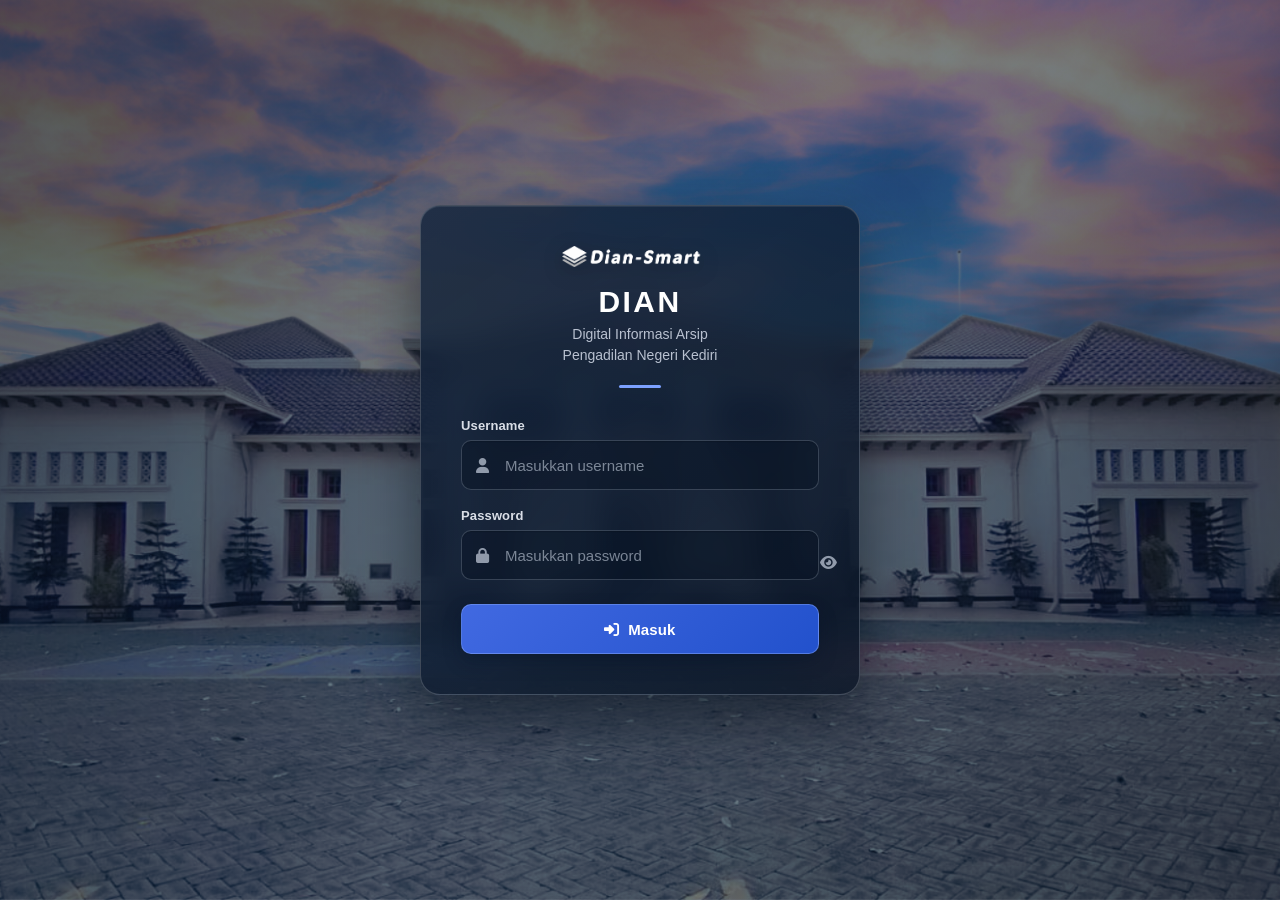
==== dashboard-user.html @ 4899b495 "first commit" ====
<!DOCTYPE html>
<html lang="id">

<head>
  <meta charset="UTF-8">
  <meta name="viewport" content="width=device-width, initial-scale=1.0">
  <title>Dashboard User - DIAN PN Kediri</title>
  <link rel="icon" href="asset/icon-dian.png" type="image/png">
  <link rel="stylesheet" href="style/dashboard.css">
  <link rel="stylesheet" href="https://cdnjs.cloudflare.com/ajax/libs/font-awesome/6.5.2/css/all.min.css">
</head>

<body>

  <!-- SIDEBAR -->
  <aside class="sidebar" id="sidebar">
    <div class="toggle-sidebar" onclick="toggleSidebar()">
      <i class="fa-solid fa-chevron-left" id="toggleIcon"></i>
    </div>

    <div class="sidebar-header">
      <img class="sidebar-logo" src="asset/logo-dian2.png" alt="Logo">
      <div class="sidebar-brand">
        <h2>DIAN</h2>
        <span>PN Kediri</span>
      </div>
    </div>

    <nav class="sidebar-nav">
      <div class="nav-section-title">Menu Utama</div>

      <a class="nav-item active" onclick="showSection('dashboard')">
        <i class="fa-solid fa-gauge"></i>
        <span>Dashboard</span>
      </a>
      <a class="nav-item" onclick="showSection('arsip')">
        <i class="fa-solid fa-folder-open"></i>
        <span>Arsip Digital</span>
        <span class="nav-badge">10</span>
      </a>
      <a class="nav-item" onclick="showSection('profil')">
        <i class="fa-solid fa-circle-user"></i>
        <span>Profil Saya</span>
      </a>
    </nav>

    <div class="sidebar-footer">
      <div class="user-info">
        <div class="user-avatar" id="sidebarAvatar">U</div>
        <div class="user-details">
          <p id="sidebarName">User</p>
          <span>Staff</span>
        </div>
      </div>
      <button class="btn-logout" onclick="logout()">
        <i class="fa-solid fa-right-from-bracket"></i>
        <span>Keluar</span>
      </button>
    </div>
  </aside>

  <!-- MAIN CONTENT -->
  <main class="main-content" id="mainContent">

    <!-- TOPBAR -->
    <div class="topbar">
      <div class="topbar-left">
        <h1 id="pageTitle">Dashboard</h1>
        <p id="pageSubtitle">Selamat datang di sistem arsip digital DIAN</p>
      </div>
      <div class="topbar-right">
        <div class="topbar-date" id="topbarDate"></div>
        <div class="topbar-avatar" id="topbarAvatar">U</div>
      </div>
    </div>

    <!-- PAGE CONTENT -->
    <div class="page-content">

      <!-- ===== SECTION: DASHBOARD ===== -->
      <div class="section active" id="sec-dashboard">

        <div class="welcome-banner">
          <div class="welcome-text">
            <h2 id="welcomeText">Halo, User 👋</h2>
            <p id="loginTimeText">Selamat datang kembali di sistem DIAN</p>
          </div>
          <div class="welcome-badge">
            <i class="fa-solid fa-user"></i> Staff
          </div>
        </div>

        <div class="stats-grid">
          <div class="stat-card">
            <div class="stat-icon"><i class="fa-solid fa-folder"></i></div>
            <div class="stat-info">
              <p>Total Arsip Tersedia</p>
              <h3>10</h3>
            </div>
          </div>
          <div class="stat-card">
            <div class="stat-icon"><i class="fa-solid fa-folder-open"></i></div>
            <div class="stat-info">
              <p>Arsip Diakses</p>
              <h3>5</h3>
            </div>
          </div>
          <div class="stat-card">
            <div class="stat-icon"><i class="fa-solid fa-clock"></i></div>
            <div class="stat-info">
              <p>Akses Terakhir</p>
              <h3 style="font-size:16px;margin-top:2px">Hari ini</h3>
            </div>
          </div>
        </div>

        <div class="content-grid">
          <div class="card">
            <div class="card-header">
              <div class="card-title">
                <i class="fa-solid fa-clock-rotate-left"></i> Riwayat Akses
              </div>
            </div>
            <div class="activity-list">
              <div class="activity-item">
                <div class="activity-dot" style="background:#27ae60"></div>
                <div class="activity-info">
                  <p>Membuka Arsip Perdata</p>
                  <span>Hari ini, 09:30</span>
                </div>
              </div>
              <div class="activity-item">
                <div class="activity-dot" style="background:#3498db"></div>
                <div class="activity-info">
                  <p>Membuka Arsip Pidana</p>
                  <span>Hari ini, 08:45</span>
                </div>
              </div>
              <div class="activity-item">
                <div class="activity-dot" style="background:#e67e22"></div>
                <div class="activity-info">
                  <p>Membuka Arsip Hukum</p>
                  <span>Kemarin, 14:20</span>
                </div>
              </div>
              <div class="activity-item">
                <div class="activity-dot" style="background:#9b59b6"></div>
                <div class="activity-info">
                  <p>Membuka Arsip PPID</p>
                  <span>Kemarin, 10:00</span>
                </div>
              </div>
              <div class="activity-item">
                <div class="activity-dot" style="background:#1abc9c"></div>
                <div class="activity-info">
                  <p>Membuka Arsip PTIP</p>
                  <span>2 hari lalu, 11:30</span>
                </div>
              </div>
            </div>
          </div>

          <div class="card">
            <div class="card-header">
              <div class="card-title">
                <i class="fa-solid fa-bolt"></i> Akses Cepat
              </div>
            </div>
            <div class="quick-grid">
              <a class="quick-item" href="https://drive.google.com/drive/folders/1wG-TZO70XXpUHW_Du7J3ogi4T1H_ednO?usp=drive_link" target="_blank">
                <i class="fa-solid fa-landmark" style="color:#27ae60"></i>
                <span>Perdata</span>
              </a>
              <a class="quick-item" href="https://drive.google.com/drive/folders/147KciTSDblVZkbfnJmOBCnc7JChMH2Na?usp=drive_link" target="_blank">
                <i class="fa-solid fa-gavel" style="color:#3498db"></i>
                <span>Pidana</span>
              </a>
              <a class="quick-item" href="https://drive.google.com/drive/folders/1K1yi6n3nUB3KI6FQUZ-PJmJtMWUb4Qvx?usp=drive_link" target="_blank">
                <i class="fa-solid fa-scale-balanced" style="color:#e67e22"></i>
                <span>Hukum</span>
              </a>
              <a class="quick-item" onclick="showSection('arsip')">
                <i class="fa-solid fa-folder-open" style="color:#9b59b6"></i>
                <span>Lihat Semua</span>
              </a>
            </div>
          </div>
        </div>

        <!-- Info box -->
        <div class="card" style="border-left: 4px solid royalblue; margin-top:4px">
          <div style="display:flex;align-items:center;gap:14px">
            <i class="fa-solid fa-circle-info" style="color:royalblue;font-size:22px"></i>
            <div>
              <p style="font-size:14px;font-weight:600;color:#333">Informasi</p>
              <p style="font-size:13px;color:#888;margin-top:2px">Semua arsip tersimpan di Google Drive PN Kediri. Klik menu <strong>Arsip Digital</strong> untuk mengakses seluruh folder arsip yang tersedia.</p>
            </div>
          </div>
        </div>

      </div>

      <!-- ===== SECTION: ARSIP ===== -->
      <div class="section" id="sec-arsip">
        <div class="section-header">
          <div>
            <div class="section-title">Arsip Digital</div>
            <div class="section-subtitle">Klik folder untuk membuka arsip di Google Drive</div>
          </div>
        </div>

        <div class="arsip-grid">
          <a href="https://drive.google.com/drive/folders/1wG-TZO70XXpUHW_Du7J3ogi4T1H_ednO?usp=drive_link" target="_blank" class="arsip-card" style="background:linear-gradient(135deg,#27ae60,#1e8449);box-shadow:0 4px 15px rgba(39,174,96,0.3)">
            <i class="fa-solid fa-landmark"></i><span>Perdata</span>
          </a>
          <a href="https://drive.google.com/drive/folders/147KciTSDblVZkbfnJmOBCnc7JChMH2Na?usp=drive_link" target="_blank" class="arsip-card" style="background:linear-gradient(135deg,#3498db,#2e86c1);box-shadow:0 4px 15px rgba(52,152,219,0.3)">
            <i class="fa-solid fa-gavel"></i><span>Pidana</span>
          </a>
          <a href="https://drive.google.com/drive/folders/1K1yi6n3nUB3KI6FQUZ-PJmJtMWUb4Qvx?usp=drive_link" target="_blank" class="arsip-card" style="background:linear-gradient(135deg,#e67e22,#ca6f1e);box-shadow:0 4px 15px rgba(230,126,34,0.3)">
            <i class="fa-solid fa-scale-balanced"></i><span>Hukum</span>
          </a>
          <a href="https://drive.google.com/drive/folders/1Ghik4QdbMpvwhqDo4IkWPsdTJjdbYvn2?usp=drive_link" target="_blank" class="arsip-card" style="background:linear-gradient(135deg,#e74c3c,#cb4335);box-shadow:0 4px 15px rgba(231,76,60,0.3)">
            <i class="fa-solid fa-users"></i><span>Kepegawaian & Ortala</span>
          </a>
          <a href="https://drive.google.com/drive/folders/1h4166mPrifciyLP166vdS-PDtwy4FBPW?usp=drive_link" target="_blank" class="arsip-card" style="background:linear-gradient(135deg,#9b59b6,#884ea0);box-shadow:0 4px 15px rgba(155,89,182,0.3)">
            <i class="fa-solid fa-coins"></i><span>Umum & Keuangan</span>
          </a>
          <a href="https://drive.google.com/drive/folders/12R_cD18VGUrvUJSSvj5cn7x49-fp97SR?usp=drive_link" target="_blank" class="arsip-card" style="background:linear-gradient(135deg,#1abc9c,#17a589);box-shadow:0 4px 15px rgba(26,188,156,0.3)">
            <i class="fa-solid fa-laptop-code"></i><span>PTIP</span>
          </a>
          <a href="https://drive.google.com/drive/folders/1JhrvVI8O91cav3MhfL2PIHcjk5cf0EcC?usp=drive_link" target="_blank" class="arsip-card" style="background:linear-gradient(135deg,#f39c12,#d68910);box-shadow:0 4px 15px rgba(243,156,18,0.3)">
            <i class="fa-solid fa-couch"></i><span>PTSP</span>
          </a>
          <a href="https://drive.google.com/drive/folders/1uzTt-iha2hv6oV5h21nyI820WjlnHFSl?usp=drive_link" target="_blank" class="arsip-card" style="background:linear-gradient(135deg,#2980b9,#2471a3);box-shadow:0 4px 15px rgba(41,128,185,0.3)">
            <i class="fa-solid fa-file-contract"></i><span>PPID</span>
          </a>
          <a href="https://drive.google.com/drive/folders/1fTKN26shMItmOt6ieDkygWgswpgjbQh1?usp=drive_link" target="_blank" class="arsip-card" style="background:linear-gradient(135deg,#f1c40f,#d4ac0d);box-shadow:0 4px 15px rgba(241,196,15,0.3)">
            <i class="fa-solid fa-medal"></i><span>Ampuh</span>
          </a>
          <a href="https://drive.google.com/drive/folders/1vF1jJFn72axVs07Ko03TEGo07ycXR7B6?usp=drive_link" target="_blank" class="arsip-card" style="background:linear-gradient(135deg,#7f8c8d,#707b7c);box-shadow:0 4px 15px rgba(127,140,141,0.3)">
            <i class="fa-solid fa-award"></i><span>Zona Integritas</span>
          </a>
        </div>
      </div>

      <!-- ===== SECTION: PROFIL ===== -->
      <div class="section" id="sec-profil">
        <div class="section-header">
          <div>
            <div class="section-title">Profil Saya</div>
            <div class="section-subtitle">Informasi akun pengguna</div>
          </div>
        </div>

        <div class="profile-card">
          <div class="profile-header">
            <div class="profile-avatar" id="profileAvatar">U</div>
            <div class="profile-name">
              <h2 id="profileName">User</h2>
              <span id="profileRole">Staff</span>
            </div>
          </div>
          <div class="profile-body">
            <div class="profile-row">
              <i class="fa-solid fa-user"></i>
              <div class="profile-row-content">
                <label>Nama Lengkap</label>
                <p id="profileFullName">-</p>
              </div>
            </div>
            <div class="profile-row">
              <i class="fa-solid fa-id-card"></i>
              <div class="profile-row-content">
                <label>Username</label>
                <p id="profileUsername">-</p>
              </div>
            </div>
            <div class="profile-row">
              <i class="fa-solid fa-fingerprint"></i>
              <div class="profile-row-content">
                <label>NIP</label>
                <p id="profileNip">-</p>
              </div>
            </div>
            <div class="profile-row">
              <i class="fa-solid fa-briefcase"></i>
              <div class="profile-row-content">
                <label>Jabatan</label>
                <p id="profileJabatan">-</p>
              </div>
            </div>
            <div class="profile-row">
              <i class="fa-solid fa-building"></i>
              <div class="profile-row-content">
                <label>Divisi</label>
                <p id="profileDivisi">-</p>
              </div>
            </div>
            <div class="profile-row">
              <i class="fa-solid fa-user-tag"></i>
              <div class="profile-row-content">
                <label>Role</label>
                <p><span class="badge user">User</span></p>
              </div>
            </div>
            <div class="profile-row">
              <i class="fa-solid fa-clock"></i>
              <div class="profile-row-content">
                <label>Waktu Login</label>
                <p id="profileLoginTime">-</p>
              </div>
            </div>
          </div>
        </div>
      </div>

    </div><!-- end page-content -->
  </main>

  <script src="js/auth.js"></script>
  <script>
    // Auth guard - hanya user
    const session = requireAuth('user');
    if (session) {
      document.getElementById('sidebarName').textContent = session.name;
      document.getElementById('sidebarAvatar').textContent = session.avatar;
      document.getElementById('topbarAvatar').textContent = session.avatar;
      document.getElementById('welcomeText').textContent = 'Halo, ' + session.name + ' 👋';
      document.getElementById('loginTimeText').textContent = 'Login pada ' + formatLoginTime(session.loginTime);
      document.getElementById('profileAvatar').textContent = session.avatar;
      document.getElementById('profileName').textContent = session.name;
      document.getElementById('profileFullName').textContent = session.name;
      document.getElementById('profileUsername').textContent = session.username;
      document.getElementById('profileNip').textContent = session.nip;
      document.getElementById('profileJabatan').textContent = session.jabatan;
      document.getElementById('profileDivisi').textContent = session.divisi || '-';
      document.getElementById('profileLoginTime').textContent = formatLoginTime(session.loginTime);
    }

    // Update tanggal topbar
    function updateDate() {
      const now = new Date();
      document.getElementById('topbarDate').innerHTML =
        now.toLocaleDateString('id-ID', { weekday: 'long', year: 'numeric', month: 'long', day: 'numeric' }) +
        '<br>' + now.toLocaleTimeString('id-ID');
    }
    updateDate();
    setInterval(updateDate, 1000);

    // Toggle sidebar
    function toggleSidebar() {
      const sidebar = document.getElementById('sidebar');
      const main = document.getElementById('mainContent');
      const icon = document.getElementById('toggleIcon');
      sidebar.classList.toggle('collapsed');
      main.classList.toggle('expanded');
      icon.className = sidebar.classList.contains('collapsed')
        ? 'fa-solid fa-chevron-right'
        : 'fa-solid fa-chevron-left';
    }

    // Show section
    function showSection(name) {
      document.querySelectorAll('.section').forEach(s => s.classList.remove('active'));
      document.querySelectorAll('.nav-item').forEach(n => n.classList.remove('active'));

      document.getElementById('sec-' + name).classList.add('active');

      const navItems = document.querySelectorAll('.nav-item');
      const titles = {
        dashboard: ['Dashboard', 'Selamat datang di sistem arsip digital DIAN'],
        arsip: ['Arsip Digital', 'Klik folder untuk membuka arsip di Google Drive'],
        profil: ['Profil Saya', 'Informasi akun pengguna'],
      };

      if (titles[name]) {
        document.getElementById('pageTitle').textContent = titles[name][0];
        document.getElementById('pageSubtitle').textContent = titles[name][1];
      }

      const idx = { dashboard: 0, arsip: 1, profil: 2 };
      if (idx[name] !== undefined) {
        navItems[idx[name]].classList.add('active');
      }
    }
  </script>
</body>
</html>
---- style/dashboard.css ----
/* =============================================
   DASHBOARD.CSS - Dashboard DIAN
   ============================================= */

* {
  margin: 0;
  padding: 0;
  box-sizing: border-box;
}

body {
  font-family: 'Arial', sans-serif;
  background-color: #f0f2f5;
  min-height: 100vh;
  display: flex;
}

/* =============================================
   SIDEBAR
   ============================================= */
.sidebar {
  width: 260px;
  min-height: 100vh;
  background: linear-gradient(180deg, #1a1a2e 0%, #16213e 60%, #0f3460 100%);
  display: flex;
  flex-direction: column;
  position: fixed;
  top: 0;
  left: 0;
  z-index: 100;
  transition: all 0.3s ease;
  box-shadow: 4px 0 20px rgba(0,0,0,0.3);
}

.sidebar.collapsed {
  width: 70px;
}

.sidebar-header {
  padding: 24px 20px;
  display: flex;
  align-items: center;
  gap: 12px;
  border-bottom: 1px solid rgba(255,255,255,0.08);
  min-height: 80px;
}

.sidebar-logo {
  width: 36px;
  height: 36px;
  object-fit: contain;
  flex-shrink: 0;
}

.sidebar-brand {
  display: flex;
  flex-direction: column;
  overflow: hidden;
  transition: all 0.3s ease;
}

.sidebar-brand h2 {
  font-size: 18px;
  font-weight: 700;
  color: #fff;
  white-space: nowrap;
}

.sidebar-brand span {
  font-size: 10px;
  color: rgba(255,255,255,0.4);
  white-space: nowrap;
}

.sidebar.collapsed .sidebar-brand {
  opacity: 0;
  width: 0;
}

/* Sidebar Nav */
.sidebar-nav {
  flex: 1;
  padding: 16px 0;
  overflow-y: auto;
  overflow-x: hidden;
}

.nav-section-title {
  font-size: 10px;
  font-weight: 600;
  color: rgba(255,255,255,0.3);
  text-transform: uppercase;
  letter-spacing: 1.5px;
  padding: 12px 20px 6px;
  white-space: nowrap;
  overflow: hidden;
  transition: opacity 0.3s ease;
}

.sidebar.collapsed .nav-section-title {
  opacity: 0;
}

.nav-item {
  display: flex;
  align-items: center;
  gap: 12px;
  padding: 12px 20px;
  color: rgba(255,255,255,0.6);
  text-decoration: none;
  cursor: pointer;
  transition: all 0.2s ease;
  border-left: 3px solid transparent;
  white-space: nowrap;
  overflow: hidden;
  position: relative;
}

.nav-item:hover {
  background: rgba(255,255,255,0.07);
  color: #fff;
}

.nav-item.active {
  background: rgba(65, 105, 225, 0.2);
  color: #fff;
  border-left-color: royalblue;
}

.nav-item i {
  font-size: 16px;
  width: 20px;
  text-align: center;
  flex-shrink: 0;
}

.nav-item span {
  font-size: 14px;
  transition: opacity 0.3s ease;
}

.sidebar.collapsed .nav-item span {
  opacity: 0;
  width: 0;
}

.nav-badge {
  margin-left: auto;
  background: royalblue;
  color: #fff;
  font-size: 10px;
  padding: 2px 7px;
  border-radius: 20px;
  font-weight: 700;
  flex-shrink: 0;
}

.sidebar.collapsed .nav-badge {
  display: none;
}

/* Sidebar Footer */
.sidebar-footer {
  padding: 16px 20px;
  border-top: 1px solid rgba(255,255,255,0.08);
}

.user-info {
  display: flex;
  align-items: center;
  gap: 12px;
  overflow: hidden;
}

.user-avatar {
  width: 38px;
  height: 38px;
  border-radius: 50%;
  background: linear-gradient(135deg, royalblue, #2251cc);
  display: flex;
  align-items: center;
  justify-content: center;
  font-size: 16px;
  font-weight: 700;
  color: #fff;
  flex-shrink: 0;
}

.user-avatar.admin-avatar {
  background: linear-gradient(135deg, #e74c3c, #c0392b);
}

.user-details {
  overflow: hidden;
  transition: all 0.3s ease;
}

.user-details p {
  font-size: 13px;
  font-weight: 600;
  color: #fff;
  white-space: nowrap;
  overflow: hidden;
  text-overflow: ellipsis;
}

.user-details span {
  font-size: 11px;
  color: rgba(255,255,255,0.4);
}

.sidebar.collapsed .user-details {
  opacity: 0;
  width: 0;
}

.btn-logout {
  display: flex;
  align-items: center;
  gap: 12px;
  width: 100%;
  margin-top: 12px;
  padding: 10px 20px;
  background: rgba(231, 76, 60, 0.15);
  border: 1px solid rgba(231, 76, 60, 0.2);
  border-radius: 10px;
  color: #e74c3c;
  font-size: 14px;
  cursor: pointer;
  transition: all 0.2s ease;
  white-space: nowrap;
  overflow: hidden;
}

.btn-logout:hover {
  background: rgba(231, 76, 60, 0.25);
  border-color: rgba(231, 76, 60, 0.4);
}

.btn-logout i {
  font-size: 15px;
  flex-shrink: 0;
}

.sidebar.collapsed .btn-logout span {
  opacity: 0;
  width: 0;
}

/* Toggle Sidebar Button */
.toggle-sidebar {
  position: absolute;
  top: 24px;
  right: -14px;
  width: 28px;
  height: 28px;
  background: royalblue;
  border: 2px solid #f0f2f5;
  border-radius: 50%;
  display: flex;
  align-items: center;
  justify-content: center;
  cursor: pointer;
  color: #fff;
  font-size: 12px;
  transition: all 0.3s ease;
  z-index: 101;
}

.toggle-sidebar:hover {
  background: #2251cc;
  transform: scale(1.1);
}

/* =============================================
   MAIN CONTENT
   ============================================= */
.main-content {
  flex: 1;
  margin-left: 260px;
  transition: margin-left 0.3s ease;
  min-height: 100vh;
  display: flex;
  flex-direction: column;
}

.main-content.expanded {
  margin-left: 70px;
}

/* Topbar */
.topbar {
  height: 65px;
  background: #fff;
  display: flex;
  align-items: center;
  justify-content: space-between;
  padding: 0 28px;
  box-shadow: 0 2px 10px rgba(0,0,0,0.08);
  position: sticky;
  top: 0;
  z-index: 99;
}

.topbar-left h1 {
  font-size: 20px;
  font-weight: 700;
  color: #1f1f1f;
}

.topbar-left p {
  font-size: 12px;
  color: #888;
}

.topbar-right {
  display: flex;
  align-items: center;
  gap: 16px;
}

.topbar-date {
  font-size: 12px;
  color: #888;
  text-align: right;
}

.topbar-avatar {
  width: 38px;
  height: 38px;
  border-radius: 50%;
  background: linear-gradient(135deg, royalblue, #2251cc);
  display: flex;
  align-items: center;
  justify-content: center;
  font-size: 16px;
  font-weight: 700;
  color: #fff;
  cursor: pointer;
}

.topbar-avatar.admin-avatar {
  background: linear-gradient(135deg, #e74c3c, #c0392b);
}

/* Page Content */
.page-content {
  flex: 1;
  padding: 28px;
}

/* =============================================
   DASHBOARD SECTION
   ============================================= */
.section {
  display: none;
}

.section.active {
  display: block;
  animation: fadeIn 0.3s ease;
}

@keyframes fadeIn {
  from { opacity: 0; transform: translateY(10px); }
  to { opacity: 1; transform: translateY(0); }
}

/* Welcome Banner */
.welcome-banner {
  background: linear-gradient(135deg, #1a1a2e, #0f3460);
  border-radius: 20px;
  padding: 28px 32px;
  display: flex;
  align-items: center;
  justify-content: space-between;
  margin-bottom: 24px;
  position: relative;
  overflow: hidden;
}

.welcome-banner::before {
  content: '';
  position: absolute;
  width: 300px;
  height: 300px;
  background: radial-gradient(circle, rgba(65,105,225,0.2) 0%, transparent 70%);
  top: -100px;
  right: -50px;
}

.welcome-text h2 {
  font-size: 24px;
  font-weight: 700;
  color: #fff;
  margin-bottom: 6px;
}

.welcome-text p {
  font-size: 14px;
  color: rgba(255,255,255,0.6);
}

.welcome-badge {
  background: rgba(65,105,225,0.3);
  border: 1px solid rgba(65,105,225,0.5);
  padding: 8px 16px;
  border-radius: 20px;
  color: #fff;
  font-size: 13px;
  font-weight: 600;
}

.welcome-badge.admin-badge {
  background: rgba(231,76,60,0.3);
  border-color: rgba(231,76,60,0.5);
}

/* Stats Grid */
.stats-grid {
  display: grid;
  grid-template-columns: repeat(auto-fit, minmax(200px, 1fr));
  gap: 16px;
  margin-bottom: 24px;
}

.stat-card {
  background: #fff;
  border-radius: 16px;
  padding: 22px;
  display: flex;
  align-items: center;
  gap: 16px;
  box-shadow: 0 2px 10px rgba(0,0,0,0.06);
  transition: all 0.3s ease;
  border-left: 4px solid transparent;
}

.stat-card:hover {
  transform: translateY(-3px);
  box-shadow: 0 8px 25px rgba(0,0,0,0.1);
}

.stat-card:nth-child(1) { border-left-color: #27ae60; }
.stat-card:nth-child(2) { border-left-color: #3498db; }
.stat-card:nth-child(3) { border-left-color: #e67e22; }
.stat-card:nth-child(4) { border-left-color: #e74c3c; }
.stat-card:nth-child(5) { border-left-color: #9b59b6; }
.stat-card:nth-child(6) { border-left-color: #1abc9c; }

.stat-icon {
  width: 50px;
  height: 50px;
  border-radius: 12px;
  display: flex;
  align-items: center;
  justify-content: center;
  font-size: 22px;
  flex-shrink: 0;
}

.stat-card:nth-child(1) .stat-icon { background: rgba(39,174,96,0.12); color: #27ae60; }
.stat-card:nth-child(2) .stat-icon { background: rgba(52,152,219,0.12); color: #3498db; }
.stat-card:nth-child(3) .stat-icon { background: rgba(230,126,34,0.12); color: #e67e22; }
.stat-card:nth-child(4) .stat-icon { background: rgba(231,76,60,0.12); color: #e74c3c; }
.stat-card:nth-child(5) .stat-icon { background: rgba(155,89,182,0.12); color: #9b59b6; }
.stat-card:nth-child(6) .stat-icon { background: rgba(26,188,156,0.12); color: #1abc9c; }

.stat-info p {
  font-size: 12px;
  color: #888;
  margin-bottom: 4px;
}

.stat-info h3 {
  font-size: 24px;
  font-weight: 700;
  color: #1f1f1f;
}

/* Content Grid */
.content-grid {
  display: grid;
  grid-template-columns: 1fr 1fr;
  gap: 20px;
  margin-bottom: 24px;
}

.card {
  background: #fff;
  border-radius: 16px;
  padding: 22px;
  box-shadow: 0 2px 10px rgba(0,0,0,0.06);
}

.card-header {
  display: flex;
  align-items: center;
  justify-content: space-between;
  margin-bottom: 18px;
}

.card-title {
  font-size: 15px;
  font-weight: 700;
  color: #1f1f1f;
  display: flex;
  align-items: center;
  gap: 8px;
}

.card-title i {
  color: royalblue;
}

.card-action {
  font-size: 12px;
  color: royalblue;
  cursor: pointer;
  font-weight: 600;
  text-decoration: none;
}

.card-action:hover {
  text-decoration: underline;
}

/* Activity List */
.activity-list {
  display: flex;
  flex-direction: column;
  gap: 12px;
}

.activity-item {
  display: flex;
  align-items: center;
  gap: 12px;
  padding: 10px;
  border-radius: 10px;
  transition: background 0.2s ease;
}

.activity-item:hover {
  background: #f8f9fa;
}

.activity-dot {
  width: 10px;
  height: 10px;
  border-radius: 50%;
  flex-shrink: 0;
}

.activity-info p {
  font-size: 13px;
  color: #333;
  font-weight: 500;
}

.activity-info span {
  font-size: 11px;
  color: #aaa;
}

/* Quick Access Grid */
.quick-grid {
  display: grid;
  grid-template-columns: repeat(2, 1fr);
  gap: 10px;
}

.quick-item {
  display: flex;
  align-items: center;
  gap: 10px;
  padding: 12px;
  border-radius: 10px;
  background: #f8f9fa;
  text-decoration: none;
  transition: all 0.2s ease;
  color: #333;
  border: 1px solid transparent;
}

.quick-item:hover {
  background: rgba(65,105,225,0.07);
  border-color: rgba(65,105,225,0.2);
  color: royalblue;
  transform: translateY(-1px);
}

.quick-item i {
  font-size: 18px;
  width: 22px;
  text-align: center;
}

.quick-item span {
  font-size: 13px;
  font-weight: 500;
}

/* =============================================
   ARSIP SECTION
   ============================================= */
.arsip-grid {
  display: grid;
  grid-template-columns: repeat(auto-fill, minmax(200px, 1fr));
  gap: 16px;
}

.arsip-card {
  border-radius: 16px;
  padding: 24px;
  text-decoration: none;
  display: flex;
  flex-direction: column;
  align-items: center;
  justify-content: center;
  gap: 12px;
  transition: all 0.25s ease;
  position: relative;
  overflow: hidden;
  min-height: 150px;
}

.arsip-card::after {
  content: '';
  position: absolute;
  top: 0;
  left: -100%;
  width: 100%;
  height: 100%;
  background: linear-gradient(90deg, transparent, rgba(255,255,255,0.15), transparent);
  transition: left 0.5s ease;
}

.arsip-card:hover::after {
  left: 100%;
}

.arsip-card:hover {
  transform: translateY(-4px);
  box-shadow: 0 12px 30px rgba(0,0,0,0.15);
}

.arsip-card i {
  font-size: 40px;
  color: #fff;
  transition: transform 0.3s ease;
}

.arsip-card:hover i {
  transform: scale(1.1);
}

.arsip-card span {
  font-size: 15px;
  font-weight: 600;
  color: #fff;
  text-align: center;
}

/* =============================================
   USER MANAGEMENT (Admin)
   ============================================= */
.section-header {
  display: flex;
  align-items: center;
  justify-content: space-between;
  margin-bottom: 20px;
}

.section-title {
  font-size: 18px;
  font-weight: 700;
  color: #1f1f1f;
}

.section-subtitle {
  font-size: 13px;
  color: #888;
  margin-top: 2px;
}

.btn-primary {
  display: flex;
  align-items: center;
  gap: 8px;
  padding: 10px 20px;
  background: linear-gradient(135deg, royalblue, #2251cc);
  border: none;
  border-radius: 10px;
  color: #fff;
  font-size: 14px;
  font-weight: 600;
  cursor: pointer;
  transition: all 0.2s ease;
}

.btn-primary:hover {
  transform: translateY(-1px);
  box-shadow: 0 5px 15px rgba(65,105,225,0.4);
}

.table-wrapper {
  background: #fff;
  border-radius: 16px;
  box-shadow: 0 2px 10px rgba(0,0,0,0.06);
  overflow: hidden;
}

table {
  width: 100%;
  border-collapse: collapse;
}

thead {
  background: #f8f9fa;
}

thead th {
  padding: 14px 20px;
  text-align: left;
  font-size: 12px;
  font-weight: 700;
  color: #888;
  text-transform: uppercase;
  letter-spacing: 0.5px;
  border-bottom: 1px solid #eee;
}

tbody td {
  padding: 14px 20px;
  font-size: 14px;
  color: #333;
  border-bottom: 1px solid #f0f0f0;
}

tbody tr:last-child td {
  border-bottom: none;
}

tbody tr:hover td {
  background: #f8f9fa;
}

.badge {
  display: inline-block;
  padding: 3px 10px;
  border-radius: 20px;
  font-size: 11px;
  font-weight: 600;
}

.badge.admin {
  background: rgba(231,76,60,0.1);
  color: #e74c3c;
  border: 1px solid rgba(231,76,60,0.2);
}

.badge.user {
  background: rgba(39,174,96,0.1);
  color: #27ae60;
  border: 1px solid rgba(39,174,96,0.2);
}

/* =============================================
   PROFILE SECTION
   ============================================= */
.profile-card {
  background: #fff;
  border-radius: 20px;
  overflow: hidden;
  box-shadow: 0 2px 10px rgba(0,0,0,0.06);
  max-width: 600px;
}

.profile-header {
  background: linear-gradient(135deg, #1a1a2e, #0f3460);
  padding: 40px 32px;
  display: flex;
  align-items: center;
  gap: 20px;
}

.profile-avatar {
  width: 80px;
  height: 80px;
  border-radius: 50%;
  background: linear-gradient(135deg, royalblue, #2251cc);
  display: flex;
  align-items: center;
  justify-content: center;
  font-size: 34px;
  font-weight: 700;
  color: #fff;
  border: 4px solid rgba(255,255,255,0.2);
  flex-shrink: 0;
}

.profile-avatar.admin-avatar {
  background: linear-gradient(135deg, #e74c3c, #c0392b);
}

.profile-name h2 {
  font-size: 22px;
  font-weight: 700;
  color: #fff;
  margin-bottom: 4px;
}

.profile-name span {
  font-size: 13px;
  color: rgba(255,255,255,0.5);
}

.profile-body {
  padding: 28px 32px;
}

.profile-row {
  display: flex;
  align-items: flex-start;
  padding: 14px 0;
  border-bottom: 1px solid #f0f0f0;
  gap: 16px;
}

.profile-row:last-child {
  border-bottom: none;
}

.profile-row i {
  width: 20px;
  color: royalblue;
  font-size: 15px;
  margin-top: 1px;
}

.profile-row-content label {
  font-size: 11px;
  color: #aaa;
  text-transform: uppercase;
  letter-spacing: 0.5px;
  font-weight: 600;
}

.profile-row-content p {
  font-size: 14px;
  color: #333;
  font-weight: 500;
  margin-top: 2px;
}

/* =============================================
   RESPONSIVE
   ============================================= */
@media (max-width: 1024px) {
  .content-grid {
    grid-template-columns: 1fr;
  }
}

@media (max-width: 768px) {
  .sidebar {
    width: 70px;
  }

  .sidebar-brand,
  .nav-item span,
  .nav-badge,
  .user-details,
  .btn-logout span,
  .nav-section-title {
    opacity: 0;
    width: 0;
    overflow: hidden;
  }

  .main-content {
    margin-left: 70px;
  }

  .toggle-sidebar {
    display: none;
  }

  .stats-grid {
    grid-template-columns: repeat(2, 1fr);
  }

  .arsip-grid {
    grid-template-columns: repeat(2, 1fr);
  }

  .page-content {
    padding: 16px;
  }

  .welcome-banner {
    flex-direction: column;
    align-items: flex-start;
    gap: 12px;
  }
}

@media (max-width: 480px) {
  .stats-grid {
    grid-template-columns: 1fr;
  }

  .arsip-grid {
    grid-template-columns: 1fr;
  }

  .quick-grid {
    grid-template-columns: 1fr;
  }

  .topbar {
    padding: 0 16px;
  }

  .topbar-date {
    display: none;
  }
}
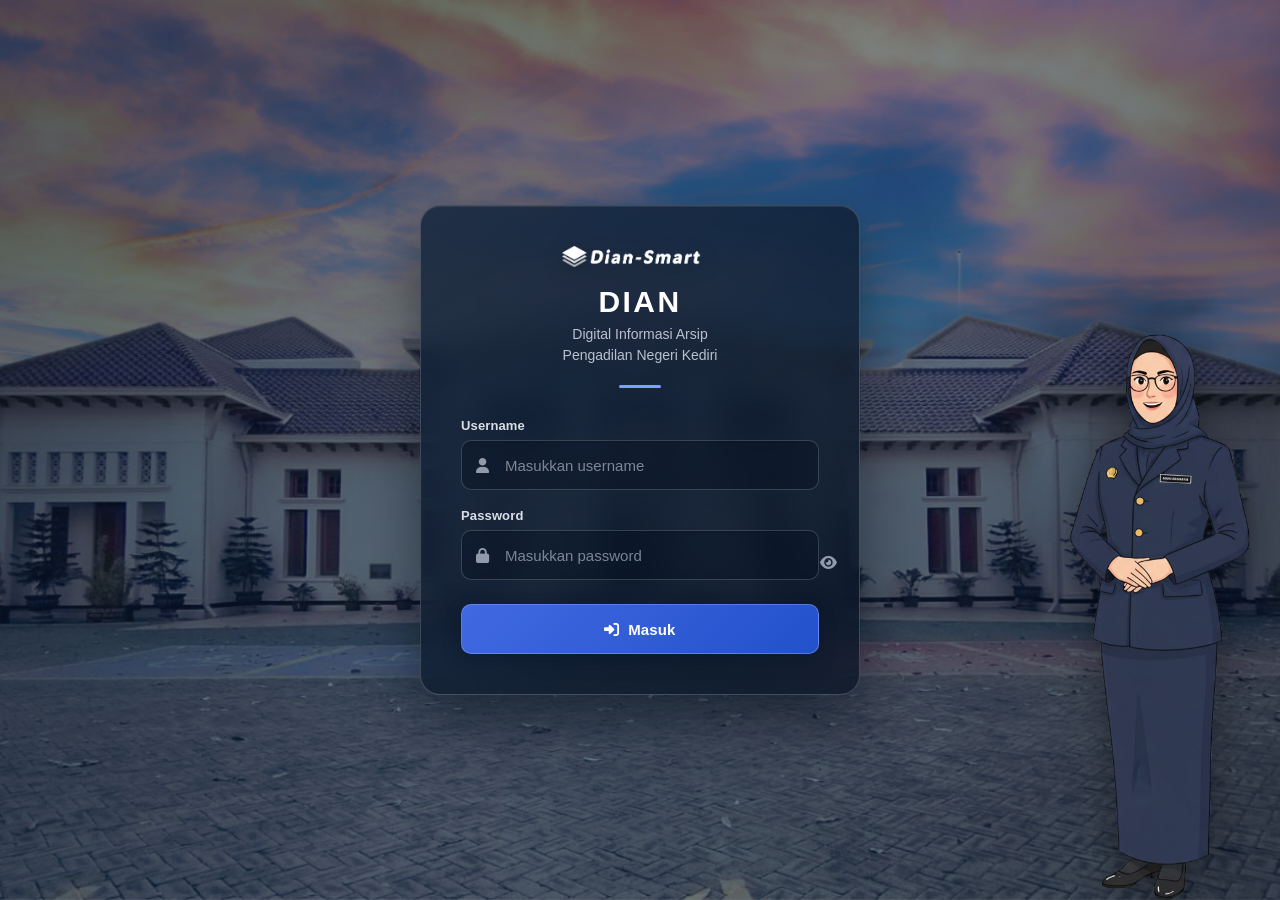
==== commit 4403ab0c: "update dashboard with menu grid and add settings page" ====
--- a/dashboard-user.html
+++ b/dashboard-user.html
@@ -33,14 +33,9 @@
         <i class="fa-solid fa-gauge"></i>
         <span>Dashboard</span>
       </a>
-      <a class="nav-item" onclick="showSection('arsip')">
-        <i class="fa-solid fa-folder-open"></i>
-        <span>Arsip Digital</span>
-        <span class="nav-badge">10</span>
-      </a>
-      <a class="nav-item" onclick="showSection('profil')">
-        <i class="fa-solid fa-circle-user"></i>
-        <span>Profil Saya</span>
+      <a class="nav-item" onclick="window.location.href='settings.html'">
+        <i class="fa-solid fa-gear"></i>
+        <span>Pengaturan</span>
       </a>
     </nav>
 
@@ -70,7 +65,55 @@
       </div>
       <div class="topbar-right">
         <div class="topbar-date" id="topbarDate"></div>
-        <div class="topbar-avatar" id="topbarAvatar">U</div>
+        <div class="topbar-avatar-wrap">
+          <div class="topbar-avatar" id="topbarAvatar" onclick="toggleProfileDropdown()" style="cursor:pointer">U</div>
+          <div class="profile-dropdown" id="profileDropdown">
+            <div class="profile-dropdown-header">
+              <div class="profile-dropdown-avatar" id="ddAvatar">U</div>
+              <div>
+                <p class="profile-dropdown-name" id="ddName">User</p>
+                <span class="profile-dropdown-role" id="ddRole">Staff</span>
+              </div>
+            </div>
+            <div class="profile-dropdown-divider"></div>
+            <div class="profile-dropdown-body">
+              <div class="profile-dropdown-row">
+                <i class="fa-solid fa-fingerprint"></i>
+                <div>
+                  <label>NIP</label>
+                  <p id="ddNip">-</p>
+                </div>
+              </div>
+              <div class="profile-dropdown-row">
+                <i class="fa-solid fa-briefcase"></i>
+                <div>
+                  <label>Jabatan</label>
+                  <p id="ddJabatan">-</p>
+                </div>
+              </div>
+              <div class="profile-dropdown-row">
+                <i class="fa-solid fa-building"></i>
+                <div>
+                  <label>Divisi</label>
+                  <p id="ddDivisi">-</p>
+                </div>
+              </div>
+              <div class="profile-dropdown-row">
+                <i class="fa-solid fa-clock"></i>
+                <div>
+                  <label>Waktu Login</label>
+                  <p id="ddLoginTime">-</p>
+                </div>
+              </div>
+            </div>
+            <div class="profile-dropdown-divider"></div>
+            <div class="profile-dropdown-footer">
+              <a href="settings.html" class="profile-dropdown-link">
+                <i class="fa-solid fa-gear"></i> Pengaturan Akun
+              </a>
+            </div>
+          </div>
+        </div>
       </div>
     </div>
 
@@ -90,231 +133,58 @@
           </div>
         </div>
 
-        <div class="stats-grid">
-          <div class="stat-card">
-            <div class="stat-icon"><i class="fa-solid fa-folder"></i></div>
-            <div class="stat-info">
-              <p>Total Arsip Tersedia</p>
-              <h3>10</h3>
-            </div>
-          </div>
-          <div class="stat-card">
-            <div class="stat-icon"><i class="fa-solid fa-folder-open"></i></div>
-            <div class="stat-info">
-              <p>Arsip Diakses</p>
-              <h3>5</h3>
-            </div>
-          </div>
-          <div class="stat-card">
-            <div class="stat-icon"><i class="fa-solid fa-clock"></i></div>
-            <div class="stat-info">
-              <p>Akses Terakhir</p>
-              <h3 style="font-size:16px;margin-top:2px">Hari ini</h3>
-            </div>
-          </div>
-        </div>
-
-        <div class="content-grid">
-          <div class="card">
-            <div class="card-header">
-              <div class="card-title">
-                <i class="fa-solid fa-clock-rotate-left"></i> Riwayat Akses
-              </div>
-            </div>
-            <div class="activity-list">
-              <div class="activity-item">
-                <div class="activity-dot" style="background:#27ae60"></div>
-                <div class="activity-info">
-                  <p>Membuka Arsip Perdata</p>
-                  <span>Hari ini, 09:30</span>
-                </div>
-              </div>
-              <div class="activity-item">
-                <div class="activity-dot" style="background:#3498db"></div>
-                <div class="activity-info">
-                  <p>Membuka Arsip Pidana</p>
-                  <span>Hari ini, 08:45</span>
-                </div>
-              </div>
-              <div class="activity-item">
-                <div class="activity-dot" style="background:#e67e22"></div>
-                <div class="activity-info">
-                  <p>Membuka Arsip Hukum</p>
-                  <span>Kemarin, 14:20</span>
-                </div>
-              </div>
-              <div class="activity-item">
-                <div class="activity-dot" style="background:#9b59b6"></div>
-                <div class="activity-info">
-                  <p>Membuka Arsip PPID</p>
-                  <span>Kemarin, 10:00</span>
-                </div>
-              </div>
-              <div class="activity-item">
-                <div class="activity-dot" style="background:#1abc9c"></div>
-                <div class="activity-info">
-                  <p>Membuka Arsip PTIP</p>
-                  <span>2 hari lalu, 11:30</span>
-                </div>
-              </div>
-            </div>
-          </div>
-
-          <div class="card">
-            <div class="card-header">
-              <div class="card-title">
-                <i class="fa-solid fa-bolt"></i> Akses Cepat
-              </div>
-            </div>
-            <div class="quick-grid">
-              <a class="quick-item" href="https://drive.google.com/drive/folders/1wG-TZO70XXpUHW_Du7J3ogi4T1H_ednO?usp=drive_link" target="_blank">
-                <i class="fa-solid fa-landmark" style="color:#27ae60"></i>
-                <span>Perdata</span>
-              </a>
-              <a class="quick-item" href="https://drive.google.com/drive/folders/147KciTSDblVZkbfnJmOBCnc7JChMH2Na?usp=drive_link" target="_blank">
-                <i class="fa-solid fa-gavel" style="color:#3498db"></i>
-                <span>Pidana</span>
-              </a>
-              <a class="quick-item" href="https://drive.google.com/drive/folders/1K1yi6n3nUB3KI6FQUZ-PJmJtMWUb4Qvx?usp=drive_link" target="_blank">
-                <i class="fa-solid fa-scale-balanced" style="color:#e67e22"></i>
-                <span>Hukum</span>
-              </a>
-              <a class="quick-item" onclick="showSection('arsip')">
-                <i class="fa-solid fa-folder-open" style="color:#9b59b6"></i>
-                <span>Lihat Semua</span>
-              </a>
-            </div>
-          </div>
-        </div>
-
-        <!-- Info box -->
-        <div class="card" style="border-left: 4px solid royalblue; margin-top:4px">
-          <div style="display:flex;align-items:center;gap:14px">
-            <i class="fa-solid fa-circle-info" style="color:royalblue;font-size:22px"></i>
-            <div>
-              <p style="font-size:14px;font-weight:600;color:#333">Informasi</p>
-              <p style="font-size:13px;color:#888;margin-top:2px">Semua arsip tersimpan di Google Drive PN Kediri. Klik menu <strong>Arsip Digital</strong> untuk mengakses seluruh folder arsip yang tersedia.</p>
-            </div>
-          </div>
-        </div>
-
-      </div>
-
-      <!-- ===== SECTION: ARSIP ===== -->
-      <div class="section" id="sec-arsip">
-        <div class="section-header">
-          <div>
-            <div class="section-title">Arsip Digital</div>
-            <div class="section-subtitle">Klik folder untuk membuka arsip di Google Drive</div>
-          </div>
-        </div>
-
-        <div class="arsip-grid">
-          <a href="https://drive.google.com/drive/folders/1wG-TZO70XXpUHW_Du7J3ogi4T1H_ednO?usp=drive_link" target="_blank" class="arsip-card" style="background:linear-gradient(135deg,#27ae60,#1e8449);box-shadow:0 4px 15px rgba(39,174,96,0.3)">
-            <i class="fa-solid fa-landmark"></i><span>Perdata</span>
-          </a>
-          <a href="https://drive.google.com/drive/folders/147KciTSDblVZkbfnJmOBCnc7JChMH2Na?usp=drive_link" target="_blank" class="arsip-card" style="background:linear-gradient(135deg,#3498db,#2e86c1);box-shadow:0 4px 15px rgba(52,152,219,0.3)">
-            <i class="fa-solid fa-gavel"></i><span>Pidana</span>
-          </a>
-          <a href="https://drive.google.com/drive/folders/1K1yi6n3nUB3KI6FQUZ-PJmJtMWUb4Qvx?usp=drive_link" target="_blank" class="arsip-card" style="background:linear-gradient(135deg,#e67e22,#ca6f1e);box-shadow:0 4px 15px rgba(230,126,34,0.3)">
-            <i class="fa-solid fa-scale-balanced"></i><span>Hukum</span>
-          </a>
-          <a href="https://drive.google.com/drive/folders/1Ghik4QdbMpvwhqDo4IkWPsdTJjdbYvn2?usp=drive_link" target="_blank" class="arsip-card" style="background:linear-gradient(135deg,#e74c3c,#cb4335);box-shadow:0 4px 15px rgba(231,76,60,0.3)">
-            <i class="fa-solid fa-users"></i><span>Kepegawaian & Ortala</span>
-          </a>
-          <a href="https://drive.google.com/drive/folders/1h4166mPrifciyLP166vdS-PDtwy4FBPW?usp=drive_link" target="_blank" class="arsip-card" style="background:linear-gradient(135deg,#9b59b6,#884ea0);box-shadow:0 4px 15px rgba(155,89,182,0.3)">
-            <i class="fa-solid fa-coins"></i><span>Umum & Keuangan</span>
-          </a>
-          <a href="https://drive.google.com/drive/folders/12R_cD18VGUrvUJSSvj5cn7x49-fp97SR?usp=drive_link" target="_blank" class="arsip-card" style="background:linear-gradient(135deg,#1abc9c,#17a589);box-shadow:0 4px 15px rgba(26,188,156,0.3)">
-            <i class="fa-solid fa-laptop-code"></i><span>PTIP</span>
-          </a>
-          <a href="https://drive.google.com/drive/folders/1JhrvVI8O91cav3MhfL2PIHcjk5cf0EcC?usp=drive_link" target="_blank" class="arsip-card" style="background:linear-gradient(135deg,#f39c12,#d68910);box-shadow:0 4px 15px rgba(243,156,18,0.3)">
-            <i class="fa-solid fa-couch"></i><span>PTSP</span>
-          </a>
-          <a href="https://drive.google.com/drive/folders/1uzTt-iha2hv6oV5h21nyI820WjlnHFSl?usp=drive_link" target="_blank" class="arsip-card" style="background:linear-gradient(135deg,#2980b9,#2471a3);box-shadow:0 4px 15px rgba(41,128,185,0.3)">
-            <i class="fa-solid fa-file-contract"></i><span>PPID</span>
-          </a>
-          <a href="https://drive.google.com/drive/folders/1fTKN26shMItmOt6ieDkygWgswpgjbQh1?usp=drive_link" target="_blank" class="arsip-card" style="background:linear-gradient(135deg,#f1c40f,#d4ac0d);box-shadow:0 4px 15px rgba(241,196,15,0.3)">
-            <i class="fa-solid fa-medal"></i><span>Ampuh</span>
-          </a>
-          <a href="https://drive.google.com/drive/folders/1vF1jJFn72axVs07Ko03TEGo07ycXR7B6?usp=drive_link" target="_blank" class="arsip-card" style="background:linear-gradient(135deg,#7f8c8d,#707b7c);box-shadow:0 4px 15px rgba(127,140,141,0.3)">
-            <i class="fa-solid fa-award"></i><span>Zona Integritas</span>
-          </a>
-        </div>
-      </div>
-
-      <!-- ===== SECTION: PROFIL ===== -->
-      <div class="section" id="sec-profil">
-        <div class="section-header">
-          <div>
-            <div class="section-title">Profil Saya</div>
-            <div class="section-subtitle">Informasi akun pengguna</div>
-          </div>
-        </div>
-
-        <div class="profile-card">
-          <div class="profile-header">
-            <div class="profile-avatar" id="profileAvatar">U</div>
-            <div class="profile-name">
-              <h2 id="profileName">User</h2>
-              <span id="profileRole">Staff</span>
-            </div>
-          </div>
-          <div class="profile-body">
-            <div class="profile-row">
-              <i class="fa-solid fa-user"></i>
-              <div class="profile-row-content">
-                <label>Nama Lengkap</label>
-                <p id="profileFullName">-</p>
-              </div>
-            </div>
-            <div class="profile-row">
-              <i class="fa-solid fa-id-card"></i>
-              <div class="profile-row-content">
-                <label>Username</label>
-                <p id="profileUsername">-</p>
-              </div>
-            </div>
-            <div class="profile-row">
-              <i class="fa-solid fa-fingerprint"></i>
-              <div class="profile-row-content">
-                <label>NIP</label>
-                <p id="profileNip">-</p>
-              </div>
-            </div>
-            <div class="profile-row">
-              <i class="fa-solid fa-briefcase"></i>
-              <div class="profile-row-content">
-                <label>Jabatan</label>
-                <p id="profileJabatan">-</p>
-              </div>
-            </div>
-            <div class="profile-row">
-              <i class="fa-solid fa-building"></i>
-              <div class="profile-row-content">
-                <label>Divisi</label>
-                <p id="profileDivisi">-</p>
-              </div>
-            </div>
-            <div class="profile-row">
-              <i class="fa-solid fa-user-tag"></i>
-              <div class="profile-row-content">
-                <label>Role</label>
-                <p><span class="badge user">User</span></p>
-              </div>
-            </div>
-            <div class="profile-row">
-              <i class="fa-solid fa-clock"></i>
-              <div class="profile-row-content">
-                <label>Waktu Login</label>
-                <p id="profileLoginTime">-</p>
-              </div>
-            </div>
-          </div>
-        </div>
+        <div class="menu-grid">
+          <a href="https://drive.google.com/drive/folders/1wG-TZO70XXpUHW_Du7J3ogi4T1H_ednO?usp=drive_link" target="_blank" class="menu-card green">
+            <i class="fa-solid fa-landmark"></i>
+            <span>Perdata</span>
+          </a>
+          <a href="https://drive.google.com/drive/folders/147KciTSDblVZkbfnJmOBCnc7JChMH2Na?usp=drive_link" target="_blank" class="menu-card blue">
+            <i class="fa-solid fa-gavel"></i>
+            <span>Pidana</span>
+          </a>
+          <a href="https://drive.google.com/drive/folders/1K1yi6n3nUB3KI6FQUZ-PJmJtMWUb4Qvx?usp=drive_link" target="_blank" class="menu-card orange">
+            <i class="fa-solid fa-scale-balanced"></i>
+            <span>Hukum</span>
+          </a>
+          <a href="https://drive.google.com/drive/folders/1Ghik4QdbMpvwhqDo4IkWPsdTJjdbYvn2?usp=drive_link" target="_blank" class="menu-card red">
+            <i class="fa-solid fa-users"></i>
+            <span>Kepegawaian & Ortala</span>
+          </a>
+          <a href="https://drive.google.com/drive/folders/1h4166mPrifciyLP166vdS-PDtwy4FBPW?usp=drive_link" target="_blank" class="menu-card purple">
+            <i class="fa-solid fa-coins"></i>
+            <span>Umum & Keuangan</span>
+          </a>
+          <a href="https://drive.google.com/drive/folders/12R_cD18VGUrvUJSSvj5cn7x49-fp97SR?usp=drive_link" target="_blank" class="menu-card teal">
+            <i class="fa-solid fa-laptop-code"></i>
+            <span>PTIP</span>
+          </a>
+          <a href="https://drive.google.com/drive/folders/1JhrvVI8O91cav3MhfL2PIHcjk5cf0EcC?usp=drive_link" target="_blank" class="menu-card amber">
+            <i class="fa-solid fa-couch"></i>
+            <span>PTSP</span>
+          </a>
+          <a href="https://drive.google.com/drive/folders/1uzTt-iha2hv6oV5h21nyI820WjlnHFSl?usp=drive_link" target="_blank" class="menu-card darkblue">
+            <i class="fa-solid fa-file-contract"></i>
+            <span>PPID</span>
+          </a>
+          <a href="https://drive.google.com/drive/folders/1fTKN26shMItmOt6ieDkygWgswpgjbQh1?usp=drive_link" target="_blank" class="menu-card yellow">
+            <i class="fa-solid fa-medal"></i>
+            <span>Ampuh</span>
+          </a>
+          <a href="https://drive.google.com/drive/folders/1vF1jJFn72axVs07Ko03TEGo07ycXR7B6?usp=drive_link" target="_blank" class="menu-card gray" style="grid-column:2">
+            <i class="fa-solid fa-award"></i>
+            <span>Zona Integritas</span>
+          </a>
+          <a class="menu-card dark full-width upload-card">
+            <i class="fa-solid fa-landmark"></i>
+            <span>Upload</span>
+          </a>
+        </div>
+
       </div>
 
     </div><!-- end page-content -->
+  </main>
+
   </main>
 
   <script src="js/auth.js"></script>
@@ -327,14 +197,14 @@
       document.getElementById('topbarAvatar').textContent = session.avatar;
       document.getElementById('welcomeText').textContent = 'Halo, ' + session.name + ' 👋';
       document.getElementById('loginTimeText').textContent = 'Login pada ' + formatLoginTime(session.loginTime);
-      document.getElementById('profileAvatar').textContent = session.avatar;
-      document.getElementById('profileName').textContent = session.name;
-      document.getElementById('profileFullName').textContent = session.name;
-      document.getElementById('profileUsername').textContent = session.username;
-      document.getElementById('profileNip').textContent = session.nip;
-      document.getElementById('profileJabatan').textContent = session.jabatan;
-      document.getElementById('profileDivisi').textContent = session.divisi || '-';
-      document.getElementById('profileLoginTime').textContent = formatLoginTime(session.loginTime);
+      // Dropdown data
+      document.getElementById('ddAvatar').textContent = session.avatar;
+      document.getElementById('ddName').textContent = session.name;
+      document.getElementById('ddRole').textContent = session.jabatan || 'Staff';
+      document.getElementById('ddNip').textContent = session.nip || '-';
+      document.getElementById('ddJabatan').textContent = session.jabatan || '-';
+      document.getElementById('ddDivisi').textContent = session.divisi || '-';
+      document.getElementById('ddLoginTime').textContent = formatLoginTime(session.loginTime);
     }
 
     // Update tanggal topbar
@@ -366,11 +236,8 @@
 
       document.getElementById('sec-' + name).classList.add('active');
 
-      const navItems = document.querySelectorAll('.nav-item');
-      const titles = {
+      const navItems = document.querySelectorAll('.nav-item');      const titles = {
         dashboard: ['Dashboard', 'Selamat datang di sistem arsip digital DIAN'],
-        arsip: ['Arsip Digital', 'Klik folder untuk membuka arsip di Google Drive'],
-        profil: ['Profil Saya', 'Informasi akun pengguna'],
       };
 
       if (titles[name]) {
@@ -378,11 +245,23 @@
         document.getElementById('pageSubtitle').textContent = titles[name][1];
       }
 
-      const idx = { dashboard: 0, arsip: 1, profil: 2 };
+      const idx = { dashboard: 0 };
       if (idx[name] !== undefined) {
         navItems[idx[name]].classList.add('active');
       }
     }
+
+    // Profile dropdown
+    function toggleProfileDropdown() {
+      document.getElementById('profileDropdown').classList.toggle('active');
+    }
+
+    document.addEventListener('click', function(e) {
+      const wrap = document.querySelector('.topbar-avatar-wrap');
+      if (wrap && !wrap.contains(e.target)) {
+        document.getElementById('profileDropdown').classList.remove('active');
+      }
+    });
   </script>
 </body>
 </html>
--- a/style/dashboard.css
+++ b/style/dashboard.css
@@ -926,4 +926,222 @@
   .topbar-date {
     display: none;
   }
+}
+
+/* =============================================
+   MENU GRID - Dashboard User
+   ============================================= */
+.menu-grid {
+  display: grid;
+  grid-template-columns: repeat(3, 1fr);
+  gap: 16px;
+}
+
+.menu-card {
+  display: flex;
+  flex-direction: column;
+  align-items: center;
+  justify-content: center;
+  gap: 12px;
+  padding: 28px 16px;
+  border-radius: 16px;
+  color: #fff;
+  text-decoration: none;
+  font-weight: 700;
+  font-size: 15px;
+  letter-spacing: 0.3px;
+  transition: all 0.25s ease;
+  cursor: pointer;
+  border: none;
+  text-align: center;
+  min-height: 120px;
+}
+
+.menu-card i {
+  font-size: 32px;
+}
+
+.menu-card:hover {
+  transform: translateY(-4px);
+  filter: brightness(1.1);
+}
+
+.menu-card.green  { background: linear-gradient(135deg, #27ae60, #1e8449); box-shadow: 0 4px 15px rgba(39,174,96,0.3); }
+.menu-card.blue   { background: linear-gradient(135deg, #3498db, #2e86c1); box-shadow: 0 4px 15px rgba(52,152,219,0.3); }
+.menu-card.orange { background: linear-gradient(135deg, #e67e22, #ca6f1e); box-shadow: 0 4px 15px rgba(230,126,34,0.3); }
+.menu-card.red    { background: linear-gradient(135deg, #e74c3c, #cb4335); box-shadow: 0 4px 15px rgba(231,76,60,0.3); }
+.menu-card.purple { background: linear-gradient(135deg, #9b59b6, #884ea0); box-shadow: 0 4px 15px rgba(155,89,182,0.3); }
+.menu-card.teal   { background: linear-gradient(135deg, #1abc9c, #17a589); box-shadow: 0 4px 15px rgba(26,188,156,0.3); }
+.menu-card.amber  { background: linear-gradient(135deg, #f39c12, #d68910); box-shadow: 0 4px 15px rgba(243,156,18,0.3); }
+.menu-card.darkblue { background: linear-gradient(135deg, #2980b9, #2471a3); box-shadow: 0 4px 15px rgba(41,128,185,0.3); }
+.menu-card.yellow { background: linear-gradient(135deg, #f1c40f, #d4ac0d); box-shadow: 0 4px 15px rgba(241,196,15,0.3); }
+.menu-card.gray   { background: linear-gradient(135deg, #7f8c8d, #707b7c); box-shadow: 0 4px 15px rgba(127,140,141,0.3); }
+.menu-card.dark   { background: linear-gradient(135deg, #2c3e50, #1a252f); box-shadow: 0 4px 15px rgba(44,62,80,0.3); }
+
+.menu-card.full-width {
+  grid-column: 1 / -1;
+}
+
+.menu-card.upload-card {
+  min-height: 100px;
+}
+
+@media (max-width: 768px) {
+  .menu-grid {
+    grid-template-columns: repeat(3, 1fr);
+    gap: 12px;
+  }
+
+  .menu-card {
+    padding: 20px 12px;
+    min-height: 100px;
+    font-size: 13px;
+  }
+
+  .menu-card i {
+    font-size: 26px;
+  }
+}
+
+@media (max-width: 480px) {
+  .menu-grid {
+    grid-template-columns: repeat(2, 1fr);
+  }
+}
+
+/* =============================================
+   PROFILE DROPDOWN
+   ============================================= */
+.topbar-avatar-wrap {
+  position: relative;
+}
+
+.profile-dropdown {
+  position: absolute;
+  top: calc(100% + 10px);
+  right: 0;
+  width: 300px;
+  background: #fff;
+  border-radius: 14px;
+  box-shadow: 0 12px 40px rgba(0, 0, 0, 0.15);
+  border: 1px solid #f0f0f0;
+  z-index: 200;
+  opacity: 0;
+  visibility: hidden;
+  transform: translateY(-8px);
+  transition: all 0.25s ease;
+  overflow: hidden;
+}
+
+.profile-dropdown.active {
+  opacity: 1;
+  visibility: visible;
+  transform: translateY(0);
+}
+
+.profile-dropdown-header {
+  display: flex;
+  align-items: center;
+  gap: 12px;
+  padding: 18px 20px;
+  background: linear-gradient(135deg, #1a1a2e, #16213e);
+  color: #fff;
+}
+
+.profile-dropdown-avatar {
+  width: 42px;
+  height: 42px;
+  border-radius: 50%;
+  background: royalblue;
+  display: flex;
+  align-items: center;
+  justify-content: center;
+  font-weight: 700;
+  font-size: 16px;
+  color: #fff;
+  flex-shrink: 0;
+}
+
+.profile-dropdown-name {
+  font-size: 15px;
+  font-weight: 700;
+  margin: 0;
+  color: #fff;
+}
+
+.profile-dropdown-role {
+  font-size: 12px;
+  color: rgba(255, 255, 255, 0.5);
+}
+
+.profile-dropdown-divider {
+  height: 1px;
+  background: #f0f0f0;
+}
+
+.profile-dropdown-body {
+  padding: 8px 0;
+}
+
+.profile-dropdown-row {
+  display: flex;
+  align-items: flex-start;
+  gap: 12px;
+  padding: 10px 20px;
+}
+
+.profile-dropdown-row i {
+  width: 16px;
+  color: royalblue;
+  font-size: 13px;
+  margin-top: 2px;
+}
+
+.profile-dropdown-row label {
+  font-size: 10px;
+  color: #aaa;
+  text-transform: uppercase;
+  letter-spacing: 0.5px;
+  font-weight: 600;
+  display: block;
+}
+
+.profile-dropdown-row p {
+  font-size: 13px;
+  color: #333;
+  font-weight: 500;
+  margin: 2px 0 0;
+}
+
+.profile-dropdown-footer {
+  padding: 6px 8px 8px;
+}
+
+.profile-dropdown-link {
+  display: flex;
+  align-items: center;
+  gap: 10px;
+  padding: 10px 14px;
+  border-radius: 10px;
+  text-decoration: none;
+  color: #555;
+  font-size: 13px;
+  font-weight: 600;
+  transition: all 0.2s ease;
+}
+
+.profile-dropdown-link:hover {
+  background: #f5f5f5;
+  color: royalblue;
+}
+
+.profile-dropdown-link i {
+  font-size: 14px;
+}
+
+@media (max-width: 480px) {
+  .profile-dropdown {
+    width: 260px;
+    right: -10px;
+  }
 }
